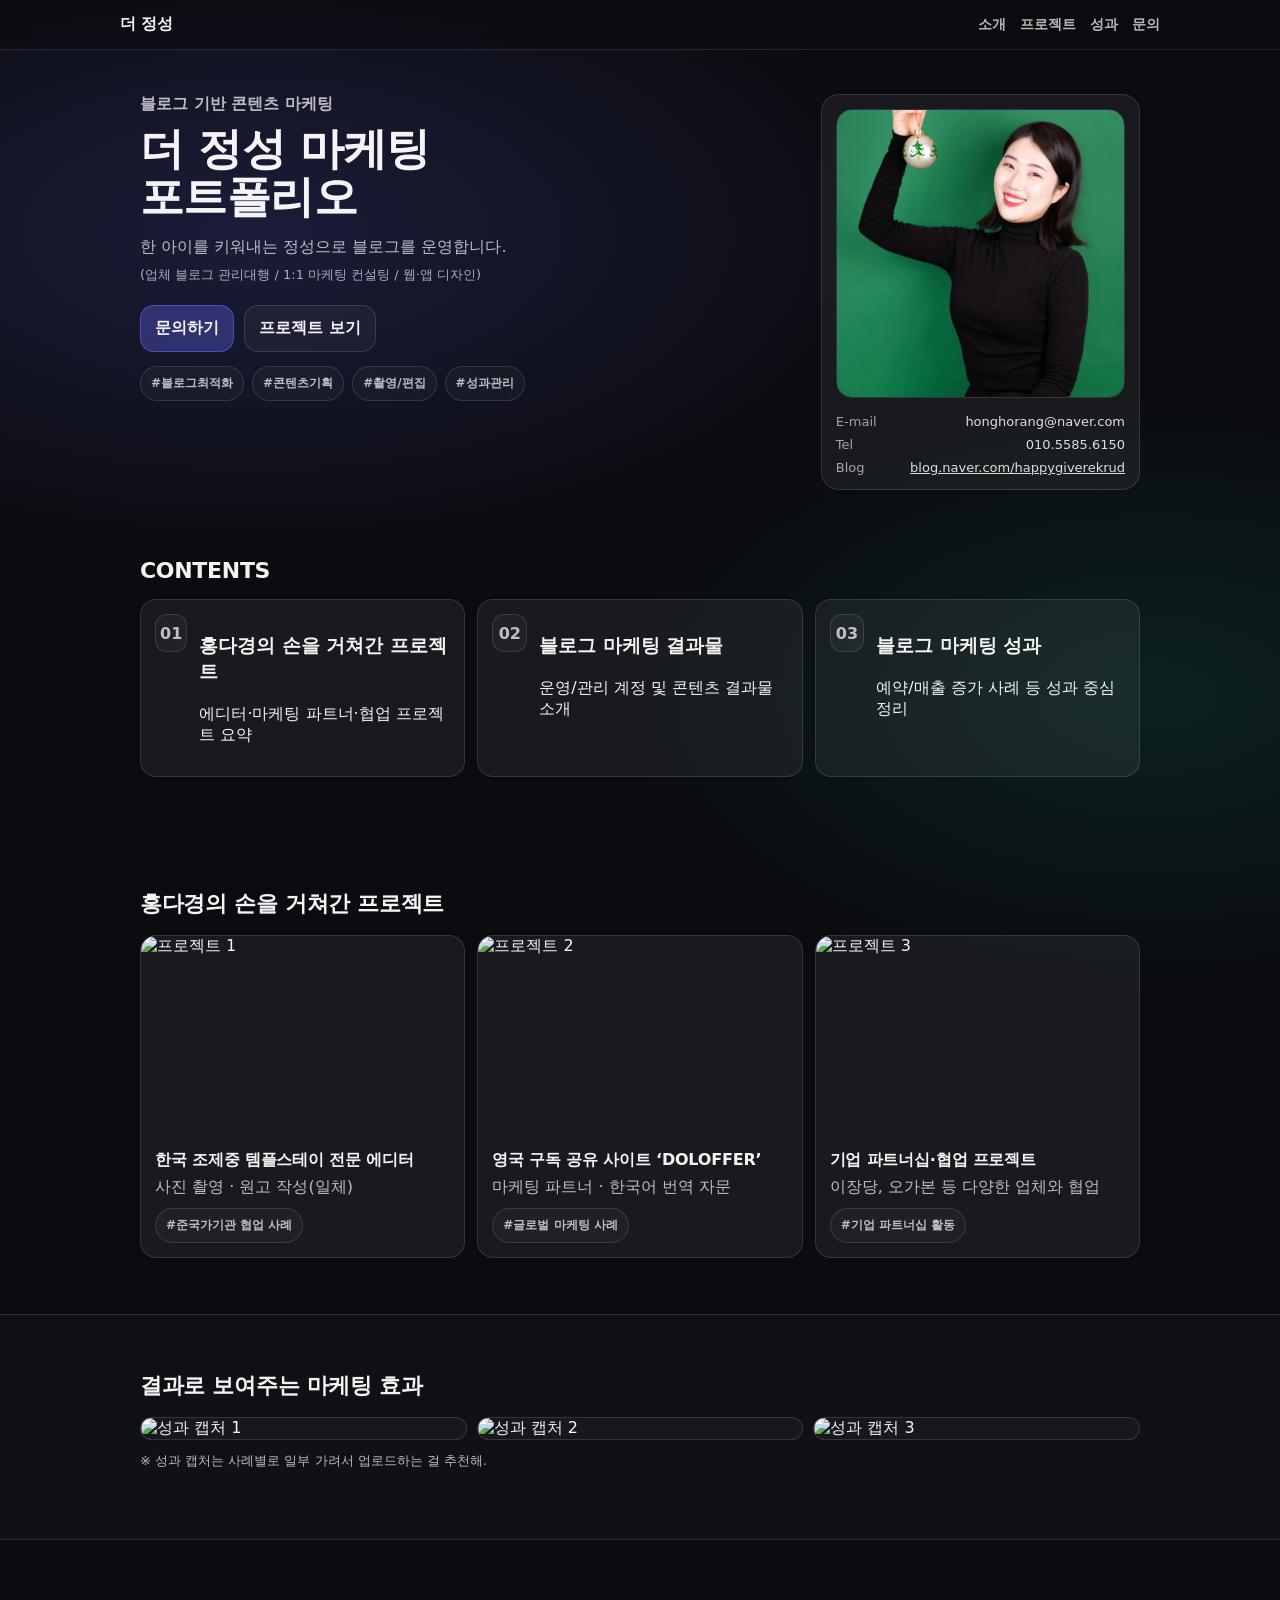
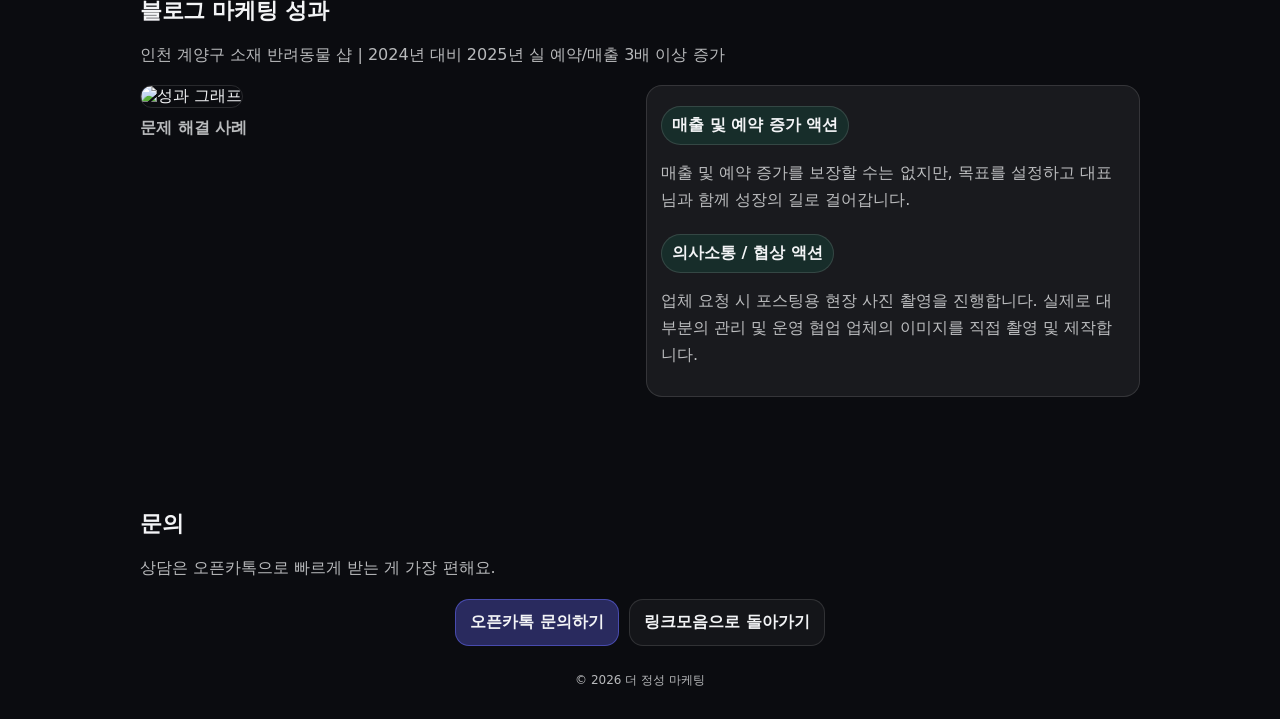
==== index.html @ 56470a69 "Rename portfolio.html to index.html" ====
<!doctype html>
<html lang="ko">

<head>
    <meta charset="utf-8" />
    <meta name="viewport" content="width=device-width, initial-scale=1" />
    <title>더 정성 마케팅 | 포트폴리오</title>
    <meta name="description" content="블로그 기반 콘텐츠 마케팅 포트폴리오" />
    <link rel="stylesheet" href="portfolio.css" />
</head>

<body>
    <header class="top">
        <div class="container top__inner">
            <a class="brand" href="index.html">더 정성</a>

            <nav class="nav">
                <a href="#about">소개</a>
                <a href="#projects">프로젝트</a>
                <a href="#results">성과</a>
                <a href="#contact">문의</a>
            </nav>
        </div>
    </header>

    <!-- HERO -->
    <section class="hero" id="about">
        <div class="container hero__grid">
            <div class="hero__text">
                <p class="kicker">블로그 기반 콘텐츠 마케팅</p>
                <h1 class="title">더 정성 마케팅<br />포트폴리오</h1>
                <p class="desc">
                    한 아이를 키워내는 정성으로 블로그를 운영합니다.<br />
                    <span class="desc__sub">(업체 블로그 관리대행 / 1:1 마케팅 컨설팅 / 웹·앱 디자인)</span>
                </p>

                <div class="cta">
                    <a class="btn primary" href="https://open.kakao.com/o/XXXXXXX" target="_blank"
                        rel="noopener">문의하기</a>
                    <a class="btn" href="#projects">프로젝트 보기</a>
                </div>

                <ul class="chips">
                    <li>#블로그최적화</li>
                    <li>#콘텐츠기획</li>
                    <li>#촬영/편집</li>
                    <li>#성과관리</li>
                </ul>
            </div>

            <div class="hero__card">
                <!-- ✅ 여기 이미지는 너가 올린 실제 파일명으로 맞춰줘 -->
                <img class="profile" src="dakyoung.jpeg" alt="프로필" />
                <div class="hero__meta">
                    <div class="meta__row">
                        <span class="meta__k">E-mail</span>
                        <span class="meta__v">honghorang@naver.com</span>
                    </div>
                    <div class="meta__row">
                        <span class="meta__k">Tel</span>
                        <span class="meta__v">010.5585.6150</span>
                    </div>
                    <div class="meta__row">
                        <span class="meta__k">Blog</span>
                        <a class="meta__v link" href="https://blog.naver.com/happygiverekrud" target="_blank"
                            rel="noopener">
                            blog.naver.com/happygiverekrud
                        </a>
                    </div>
                </div>
            </div>
        </div>
    </section>

    <!-- CONTENTS -->
    <section class="section">
        <div class="container">
            <h2 class="h2">CONTENTS</h2>

            <div class="contents">
                <div class="contents__item">
                    <span class="num">01</span>
                    <div>
                        <h3>홍다경의 손을 거쳐간 프로젝트</h3>
                        <p>에디터·마케팅 파트너·협업 프로젝트 요약</p>
                    </div>
                </div>

                <div class="contents__item">
                    <span class="num">02</span>
                    <div>
                        <h3>블로그 마케팅 결과물</h3>
                        <p>운영/관리 계정 및 콘텐츠 결과물 소개</p>
                    </div>
                </div>

                <div class="contents__item">
                    <span class="num">03</span>
                    <div>
                        <h3>블로그 마케팅 성과</h3>
                        <p>예약/매출 증가 사례 등 성과 중심 정리</p>
                    </div>
                </div>
            </div>
        </div>
    </section>

    <!-- PROJECTS (3 cards like slide) -->
    <section class="section" id="projects">
        <div class="container">
            <h2 class="h2">홍다경의 손을 거쳐간 프로젝트</h2>

            <div class="grid3">
                <article class="card">
                    <!-- ✅ 여기도 이미지 파일 업로드 후 경로 맞추기 -->
                    <img class="card__img" src="assets/project-1.jpg" alt="프로젝트 1" />
                    <div class="card__body">
                        <h3 class="card__title">한국 조제중 템플스테이 전문 에디터</h3>
                        <p class="card__desc">사진 촬영 · 원고 작성(일체)</p>
                        <div class="tag">#준국가기관 협업 사례</div>
                    </div>
                </article>

                <article class="card">
                    <img class="card__img" src="assets/project-2.jpg" alt="프로젝트 2" />
                    <div class="card__body">
                        <h3 class="card__title">영국 구독 공유 사이트 ‘DOLOFFER’</h3>
                        <p class="card__desc">마케팅 파트너 · 한국어 번역 자문</p>
                        <div class="tag">#글로벌 마케팅 사례</div>
                    </div>
                </article>

                <article class="card">
                    <img class="card__img" src="assets/project-3.jpg" alt="프로젝트 3" />
                    <div class="card__body">
                        <h3 class="card__title">기업 파트너십·협업 프로젝트</h3>
                        <p class="card__desc">이장당, 오가본 등 다양한 업체와 협업</p>
                        <div class="tag">#기업 파트너십 활동</div>
                    </div>
                </article>
            </div>
        </div>
    </section>

    <!-- RESULTS -->
    <section class="section muted" id="results">
        <div class="container">
            <h2 class="h2">결과로 보여주는 마케팅 효과</h2>

            <div class="shots">
                <img src="assets/result-1.jpg" alt="성과 캡처 1" />
                <img src="assets/result-2.jpg" alt="성과 캡처 2" />
                <img src="assets/result-3.jpg" alt="성과 캡처 3" />
            </div>

            <p class="note">※ 성과 캡처는 사례별로 일부 가려서 업로드하는 걸 추천해.</p>
        </div>
    </section>

    <!-- CASE STUDY -->
    <section class="section" id="case">
        <div class="container">
            <h2 class="h2">블로그 마케팅 성과</h2>
            <p class="sub">인천 계양구 소재 반려동물 샵 | 2024년 대비 2025년 실 예약/매출 3배 이상 증가</p>

            <div class="case">
                <div class="case__left">
                    <img src="assets/case-chart.jpg" alt="성과 그래프" />
                    <div class="case__caption">문제 해결 사례</div>
                </div>

                <div class="case__right">
                    <div class="pill">매출 및 예약 증가 액션</div>
                    <p>
                        매출 및 예약 증가를 보장할 수는 없지만, 목표를 설정하고 대표님과 함께
                        성장의 길로 걸어갑니다.
                    </p>

                    <div class="pill">의사소통 / 협상 액션</div>
                    <p>
                        업체 요청 시 포스팅용 현장 사진 촬영을 진행합니다.
                        실제로 대부분의 관리 및 운영 협업 업체의 이미지를 직접 촬영 및 제작합니다.
                    </p>
                </div>
            </div>
        </div>
    </section>

    <!-- CONTACT -->
    <section class="section end" id="contact">
        <div class="container">
            <h2 class="h2">문의</h2>
            <p class="sub">상담은 오픈카톡으로 빠르게 받는 게 가장 편해요.</p>

            <div class="cta center">
                <a class="btn primary" href="https://open.kakao.com/o/XXXXXXX" target="_blank" rel="noopener">오픈카톡
                    문의하기</a>
                <a class="btn" href="index.html">링크모음으로 돌아가기</a>
            </div>

            <footer class="footer">
                <span>© <span id="y"></span> 더 정성 마케팅</span>
            </footer>
        </div>
    </section>

    <script>
        document.getElementById("y").textContent = new Date().getFullYear();
    </script>
</body>

</html>
---- portfolio.css ----
:root {
    --bg: #0b0c10;
    --bg2: rgba(255, 255, 255, 0.06);
    --text: #f3f4f6;
    --muted: rgba(243, 244, 246, 0.75);
    --stroke: rgba(255, 255, 255, 0.12);
    --accent: rgba(99, 102, 241, 0.35);
    --accentStroke: rgba(99, 102, 241, 0.55);
}

* {
    box-sizing: border-box;
}

html {
    scroll-behavior: smooth;
}

body {
    margin: 0;
    font-family: system-ui, -apple-system, "Apple SD Gothic Neo", "Noto Sans KR", sans-serif;
    color: var(--text);
    background:
        radial-gradient(1200px 600px at 20% 10%, rgba(99, 102, 241, 0.18), transparent 55%),
        radial-gradient(900px 500px at 90% 30%, rgba(16, 185, 129, 0.12), transparent 60%),
        var(--bg);
}

a {
    color: inherit;
}

.container {
    width: min(1040px, 100%);
    margin: 0 auto;
    padding: 0 20px;
}

/* top */
.top {
    position: sticky;
    top: 0;
    z-index: 50;
    backdrop-filter: blur(10px);
    background: rgba(11, 12, 16, 0.55);
    border-bottom: 1px solid var(--stroke);
}

.top__inner {
    display: flex;
    align-items: center;
    justify-content: space-between;
    padding: 14px 0;
}

.brand {
    text-decoration: none;
    font-weight: 800;
    letter-spacing: -0.2px;
}

.nav {
    display: flex;
    gap: 14px;
}

.nav a {
    text-decoration: none;
    color: var(--muted);
    font-weight: 600;
    font-size: 14px;
}

.nav a:hover {
    color: var(--text);
}

.hero {
    padding: 44px 0 12px;
}

.hero__grid {
    display: grid;
    grid-template-columns: 1.35fr 0.65fr;
    gap: 18px;
    align-items: stretch;
}

@media (max-width: 860px) {
    .hero__grid {
        grid-template-columns: 1fr;
    }
}

.kicker {
    color: var(--muted);
    font-weight: 700;
    margin: 0 0 10px;
}

.title {
    margin: 0 0 12px;
    font-size: clamp(28px, 4vw, 44px);
    letter-spacing: -0.6px;
    line-height: 1.1;
}

.desc {
    margin: 0;
    color: var(--muted);
    line-height: 1.6;
}

.desc__sub {
    display: inline-block;
    margin-top: 6px;
    font-size: 13px;
    opacity: 0.9;
}

.cta {
    display: flex;
    gap: 10px;
    margin-top: 18px;
    flex-wrap: wrap;
}

.cta.center {
    justify-content: center;
}

.btn {
    display: inline-flex;
    align-items: center;
    justify-content: center;
    padding: 12px 14px;
    border-radius: 14px;
    border: 1px solid var(--stroke);
    background: rgba(255, 255, 255, 0.04);
    text-decoration: none;
    font-weight: 700;
    transition: transform .08s ease, background .2s ease;
}

.btn:hover {
    transform: translateY(-1px);
    background: rgba(255, 255, 255, 0.08);
}

.btn.primary {
    background: var(--accent);
    border-color: var(--accentStroke);
}

.chips {
    list-style: none;
    padding: 0;
    margin: 14px 0 0;
    display: flex;
    flex-wrap: wrap;
    gap: 8px;
}

.chips li {
    padding: 8px 10px;
    border: 1px solid var(--stroke);
    border-radius: 999px;
    color: var(--muted);
    font-weight: 700;
    font-size: 12px;
    background: rgba(255, 255, 255, 0.03);
}

.hero__card {
    border: 1px solid var(--stroke);
    background: var(--bg2);
    border-radius: 18px;
    padding: 14px;
    backdrop-filter: blur(10px);
}

.profile {
    width: 100%;
    aspect-ratio: 1/1;
    object-fit: cover;
    border-radius: 16px;
    border: 1px solid var(--stroke);
}

.hero__meta {
    margin-top: 12px;
    display: grid;
    gap: 8px;
}

.meta__row {
    display: flex;
    justify-content: space-between;
    gap: 10px;
    color: var(--muted);
    font-size: 13px;
}

.meta__k {
    opacity: .85;
}

.meta__v {
    color: var(--text);
    opacity: .9;
    text-align: right;
}

.meta__v.link {
    color: var(--text);
    text-decoration: underline;
}

.section {
    padding: 56px 0;
}

.section.muted {
    background: rgba(255, 255, 255, 0.02);
    border-top: 1px solid var(--stroke);
    border-bottom: 1px solid var(--stroke);
}

.section.end {
    padding-bottom: 30px;
}

.h2 {
    margin: 0 0 16px;
    font-size: 22px;
    letter-spacing: -0.3px;
}

.sub {
    margin: 0 0 18px;
    color: var(--muted);
    line-height: 1.6;
}

.contents {
    display: grid;
    grid-template-columns: repeat(3, 1fr);
    gap: 12px;
}

@media (max-width: 860px) {
    .contents {
        grid-template-columns: 1fr;
    }
}

.contents__item {
    border: 1px solid var(--stroke);
    background: var(--bg2);
    border-radius: 16px;
    padding: 14px;
    display: flex;
    gap: 12px;
}

.num {
    width: 38px;
    height: 38px;
    display: grid;
    place-items: center;
    border-radius: 12px;
    border: 1px solid var(--stroke);
    background: rgba(255, 255, 255, 0.04);
    font-weight: 900;
    color: var(--muted);
}

.grid3 {
    display: grid;
    grid-template-columns: repeat(3, 1fr);
    gap: 12px;
}

@media (max-width: 980px) {
    .grid3 {
        grid-template-columns: 1fr;
    }
}

.card {
    border: 1px solid var(--stroke);
    background: var(--bg2);
    border-radius: 16px;
    overflow: hidden;
}

.card__img {
    width: 100%;
    height: 200px;
    object-fit: cover;
    display: block;
}

.card__body {
    padding: 14px;
}

.card__title {
    margin: 0 0 6px;
    font-size: 16px;
    letter-spacing: -0.2px;
}

.card__desc {
    margin: 0 0 10px;
    color: var(--muted);
}

.tag {
    display: inline-block;
    padding: 8px 10px;
    border-radius: 999px;
    border: 1px solid var(--stroke);
    background: rgba(255, 255, 255, 0.03);
    color: var(--muted);
    font-weight: 800;
    font-size: 12px;
}

.shots {
    display: grid;
    grid-template-columns: repeat(3, 1fr);
    gap: 10px;
}

@media (max-width: 860px) {
    .shots {
        grid-template-columns: 1fr;
    }
}

.shots img {
    width: 100%;
    border-radius: 14px;
    border: 1px solid var(--stroke);
    background: rgba(255, 255, 255, 0.03);
}

.note {
    margin-top: 12px;
    color: var(--muted);
    font-size: 13px;
}

.case {
    display: grid;
    grid-template-columns: 1fr 1fr;
    gap: 12px;
    align-items: start;
}

@media (max-width: 860px) {
    .case {
        grid-template-columns: 1fr;
    }
}

.case__left img {
    width: 100%;
    border-radius: 16px;
    border: 1px solid var(--stroke);
}

.case__caption {
    margin-top: 10px;
    color: var(--muted);
    font-weight: 800;
}

.case__right {
    border: 1px solid var(--stroke);
    background: var(--bg2);
    border-radius: 16px;
    padding: 14px;
}

.pill {
    display: inline-block;
    padding: 8px 10px;
    border-radius: 999px;
    border: 1px solid var(--stroke);
    background: rgba(16, 185, 129, 0.12);
    font-weight: 900;
    margin: 6px 0;
}

.case__right p {
    margin: 8px 0 14px;
    color: var(--muted);
    line-height: 1.7;
}

.footer {
    margin-top: 26px;
    text-align: center;
    color: var(--muted);
    font-size: 12px;
}
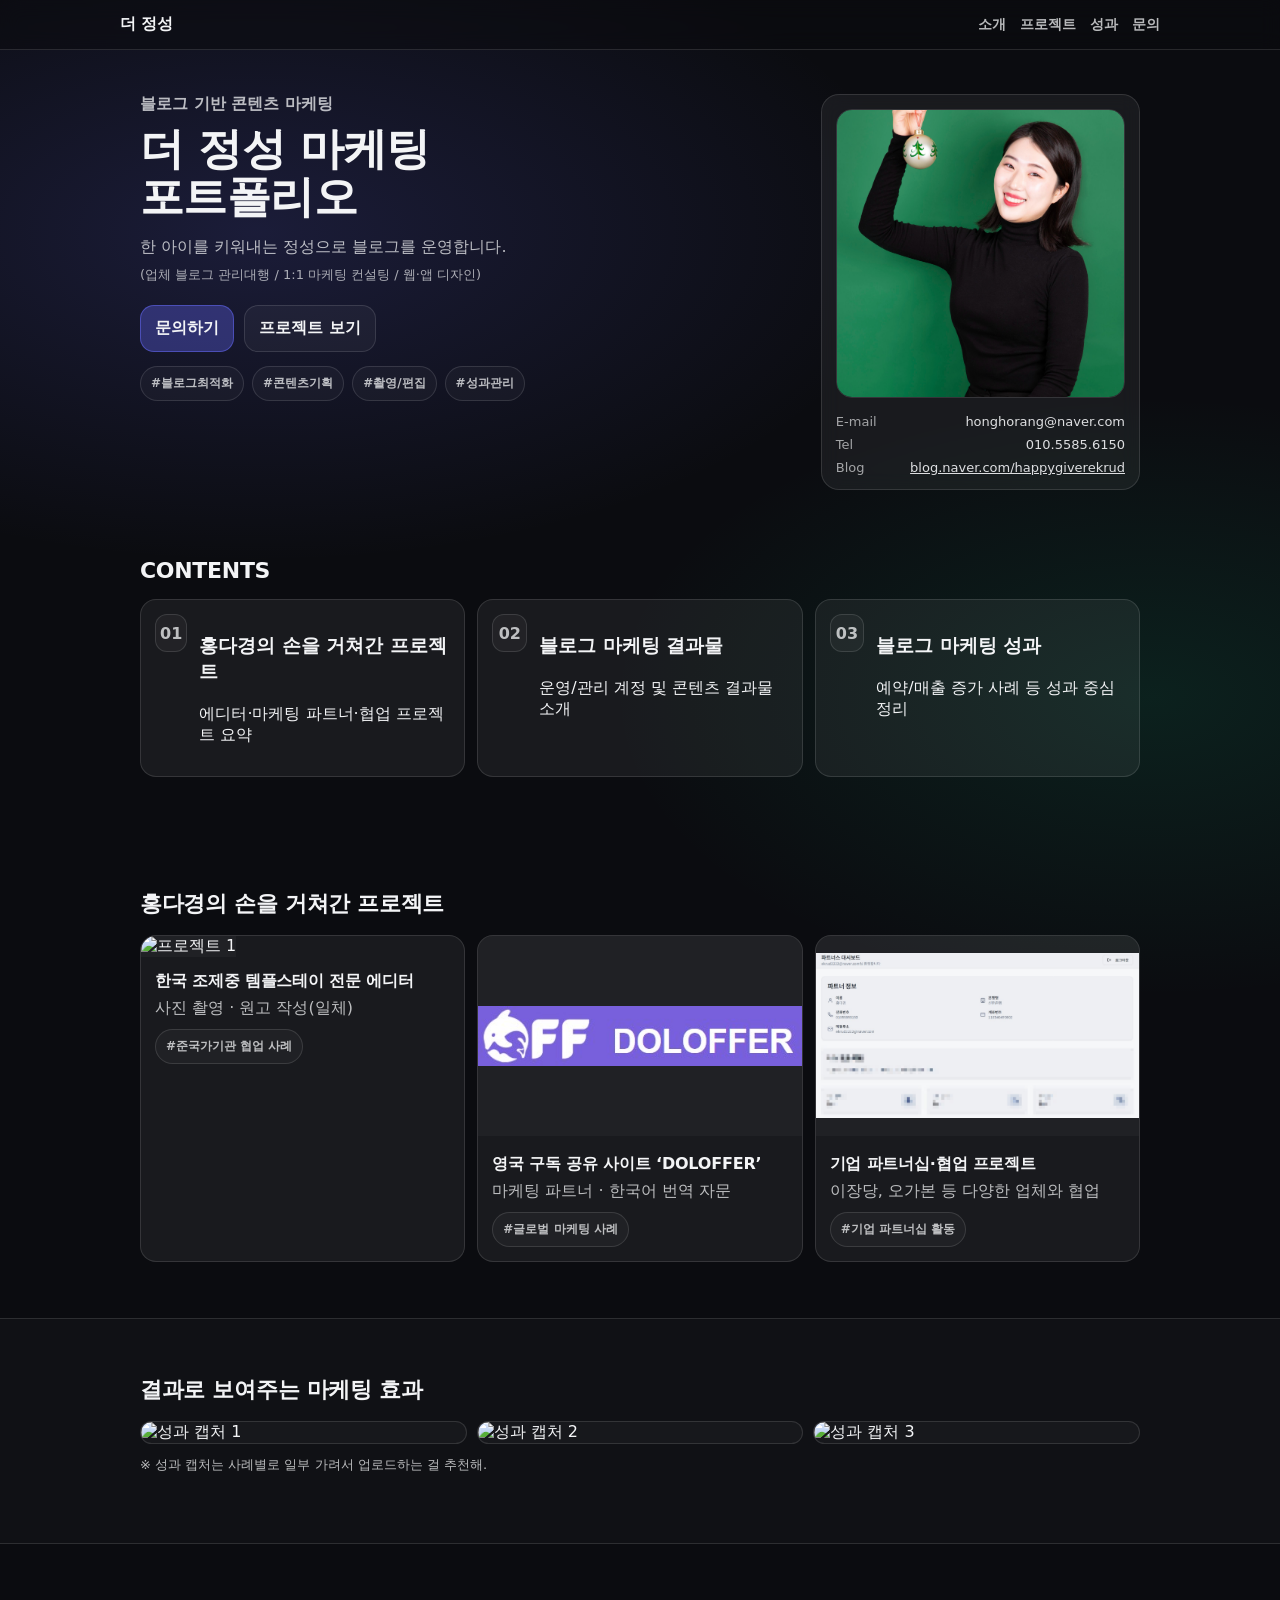
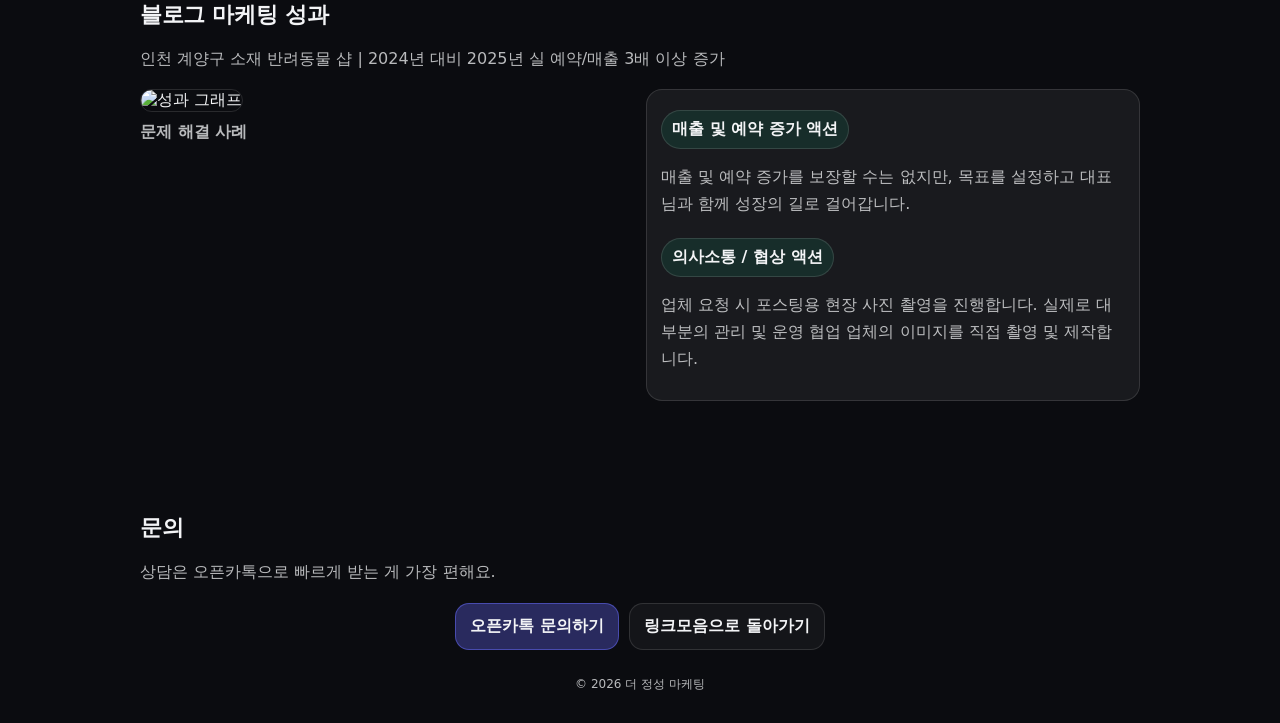
==== commit 9d0c014c: "Update index.html" ====
--- a/index.html
+++ b/index.html
@@ -113,7 +113,7 @@
             <div class="grid3">
                 <article class="card">
                     <!-- ✅ 여기도 이미지 파일 업로드 후 경로 맞추기 -->
-                    <img class="card__img" src="assets/project-1.jpg" alt="프로젝트 1" />
+                    <img class="card__img" src="project1.jpeg" alt="프로젝트 1" />
                     <div class="card__body">
                         <h3 class="card__title">한국 조제중 템플스테이 전문 에디터</h3>
                         <p class="card__desc">사진 촬영 · 원고 작성(일체)</p>
@@ -122,7 +122,7 @@
                 </article>
 
                 <article class="card">
-                    <img class="card__img" src="assets/project-2.jpg" alt="프로젝트 2" />
+                    <img class="card__img" src="project2.jpeg" alt="프로젝트 2" />
                     <div class="card__body">
                         <h3 class="card__title">영국 구독 공유 사이트 ‘DOLOFFER’</h3>
                         <p class="card__desc">마케팅 파트너 · 한국어 번역 자문</p>
@@ -131,7 +131,7 @@
                 </article>
 
                 <article class="card">
-                    <img class="card__img" src="assets/project-3.jpg" alt="프로젝트 3" />
+                    <img class="card__img" src="project3.jpeg" alt="프로젝트 3" />
                     <div class="card__body">
                         <h3 class="card__title">기업 파트너십·협업 프로젝트</h3>
                         <p class="card__desc">이장당, 오가본 등 다양한 업체와 협업</p>
@@ -148,9 +148,9 @@
             <h2 class="h2">결과로 보여주는 마케팅 효과</h2>
 
             <div class="shots">
-                <img src="assets/result-1.jpg" alt="성과 캡처 1" />
-                <img src="assets/result-2.jpg" alt="성과 캡처 2" />
-                <img src="assets/result-3.jpg" alt="성과 캡처 3" />
+                <img src="performance1.png" alt="성과 캡처 1" />
+                <img src="performance2.png" alt="성과 캡처 2" />
+                <img src="performance3.png" alt="성과 캡처 3" />
             </div>
 
             <p class="note">※ 성과 캡처는 사례별로 일부 가려서 업로드하는 걸 추천해.</p>
@@ -195,7 +195,7 @@
             <div class="cta center">
                 <a class="btn primary" href="https://open.kakao.com/o/XXXXXXX" target="_blank" rel="noopener">오픈카톡
                     문의하기</a>
-                <a class="btn" href="index.html">링크모음으로 돌아가기</a>
+                <a class="btn" href="https://yonguih17.github.io/jeongseong-links/">링크모음으로 돌아가기</a>
             </div>
 
             <footer class="footer">
--- a/portfolio.css
+++ b/portfolio.css
@@ -297,8 +297,8 @@
 .card__img {
     width: 100%;
     height: 200px;
-    object-fit: cover;
-    display: block;
+    object-fit: contain;
+    background: rgba(255,255,255,0.03);
 }
 
 .card__body {
@@ -405,4 +405,4 @@
     text-align: center;
     color: var(--muted);
     font-size: 12px;
-}+}
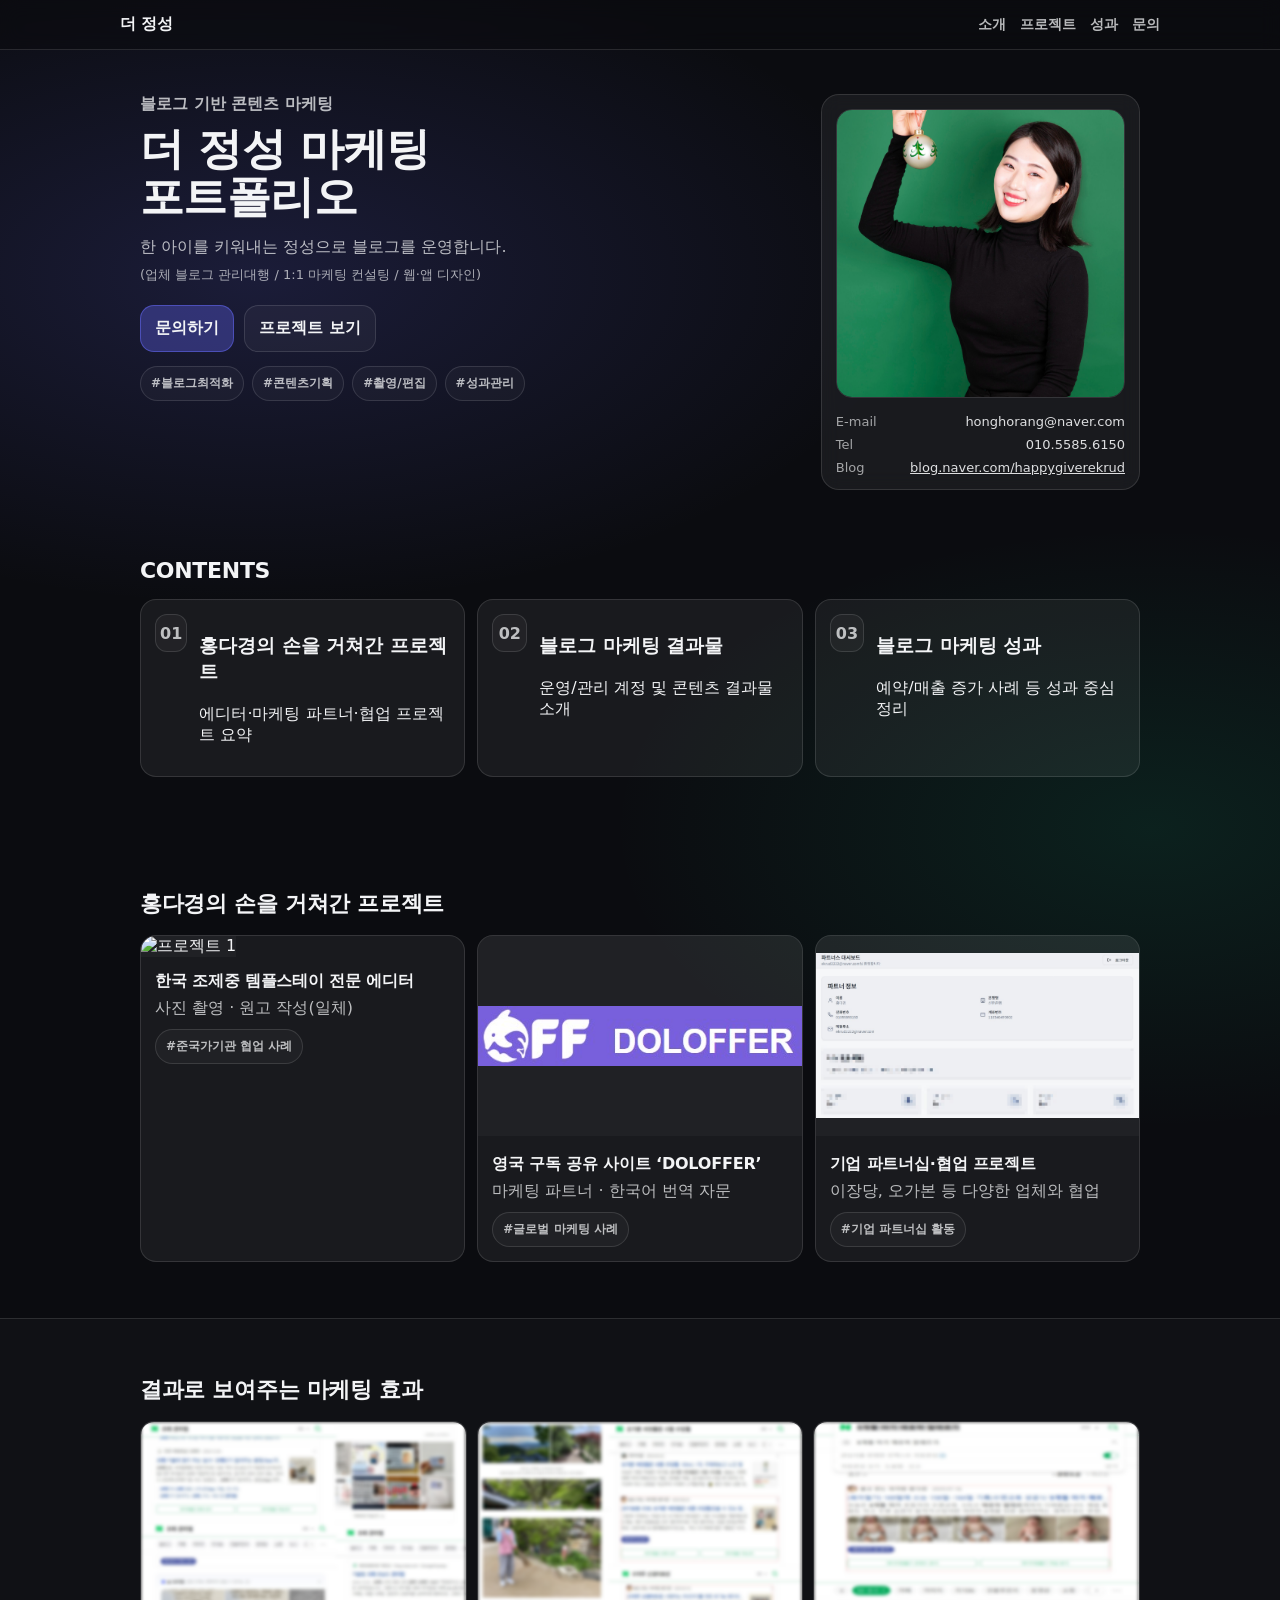
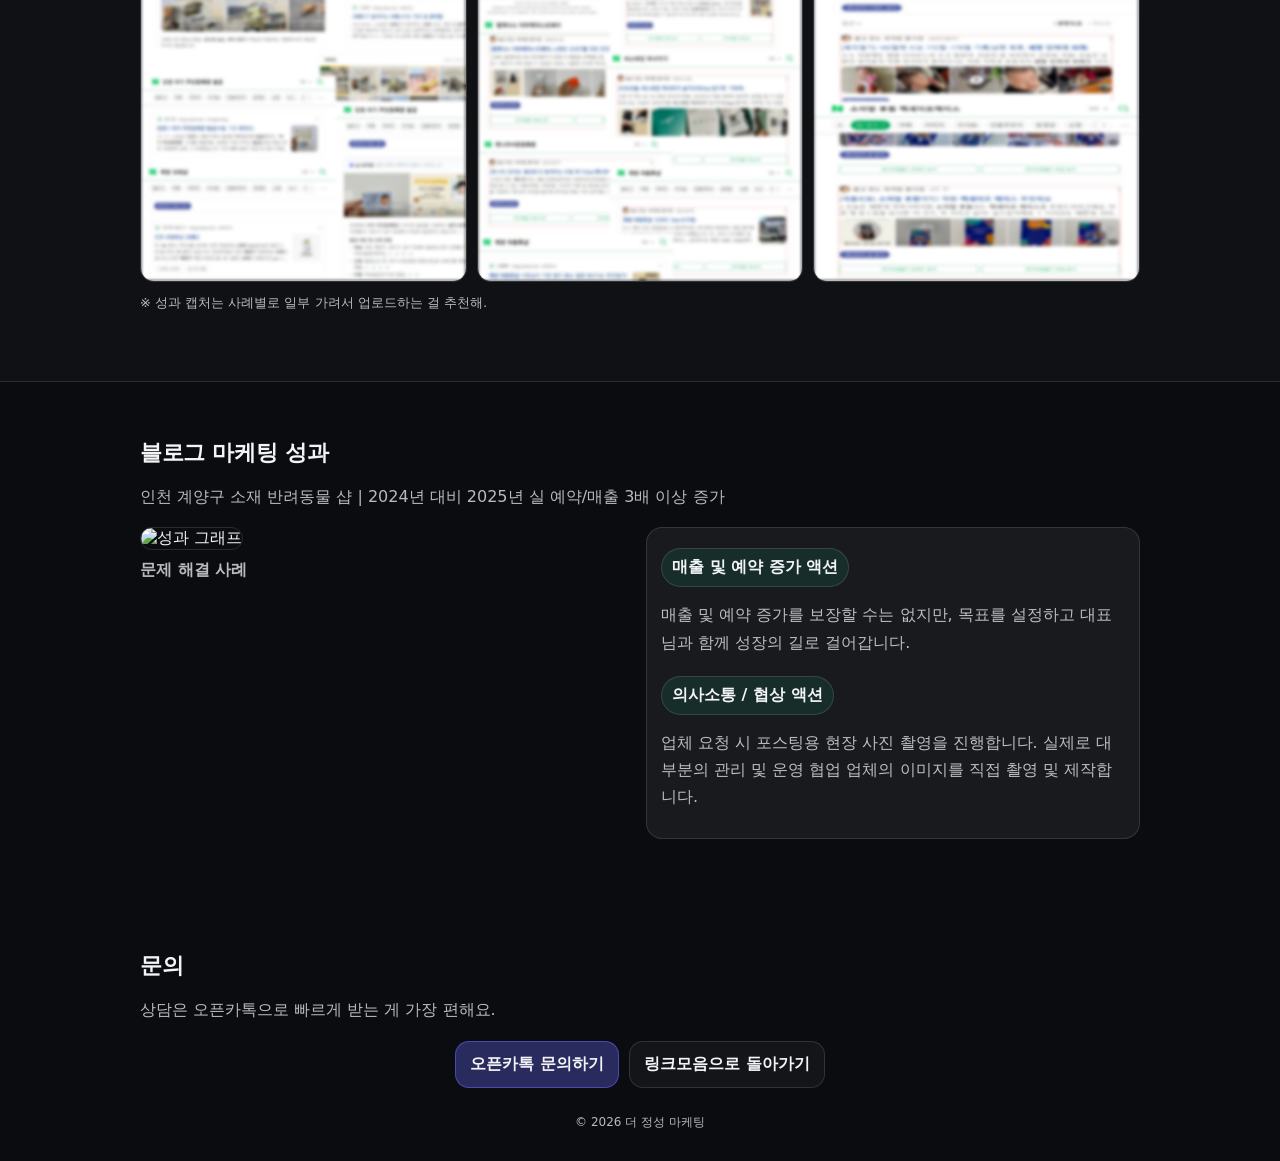
==== commit 7202e8af: "Update index.html" ====
--- a/index.html
+++ b/index.html
@@ -193,7 +193,7 @@
             <p class="sub">상담은 오픈카톡으로 빠르게 받는 게 가장 편해요.</p>
 
             <div class="cta center">
-                <a class="btn primary" href="https://open.kakao.com/o/XXXXXXX" target="_blank" rel="noopener">오픈카톡
+                <a class="btn primary" href="https://open.kakao.com/o/sQbk2i0h" target="_blank" rel="noopener">오픈카톡
                     문의하기</a>
                 <a class="btn" href="https://yonguih17.github.io/jeongseong-links/">링크모음으로 돌아가기</a>
             </div>
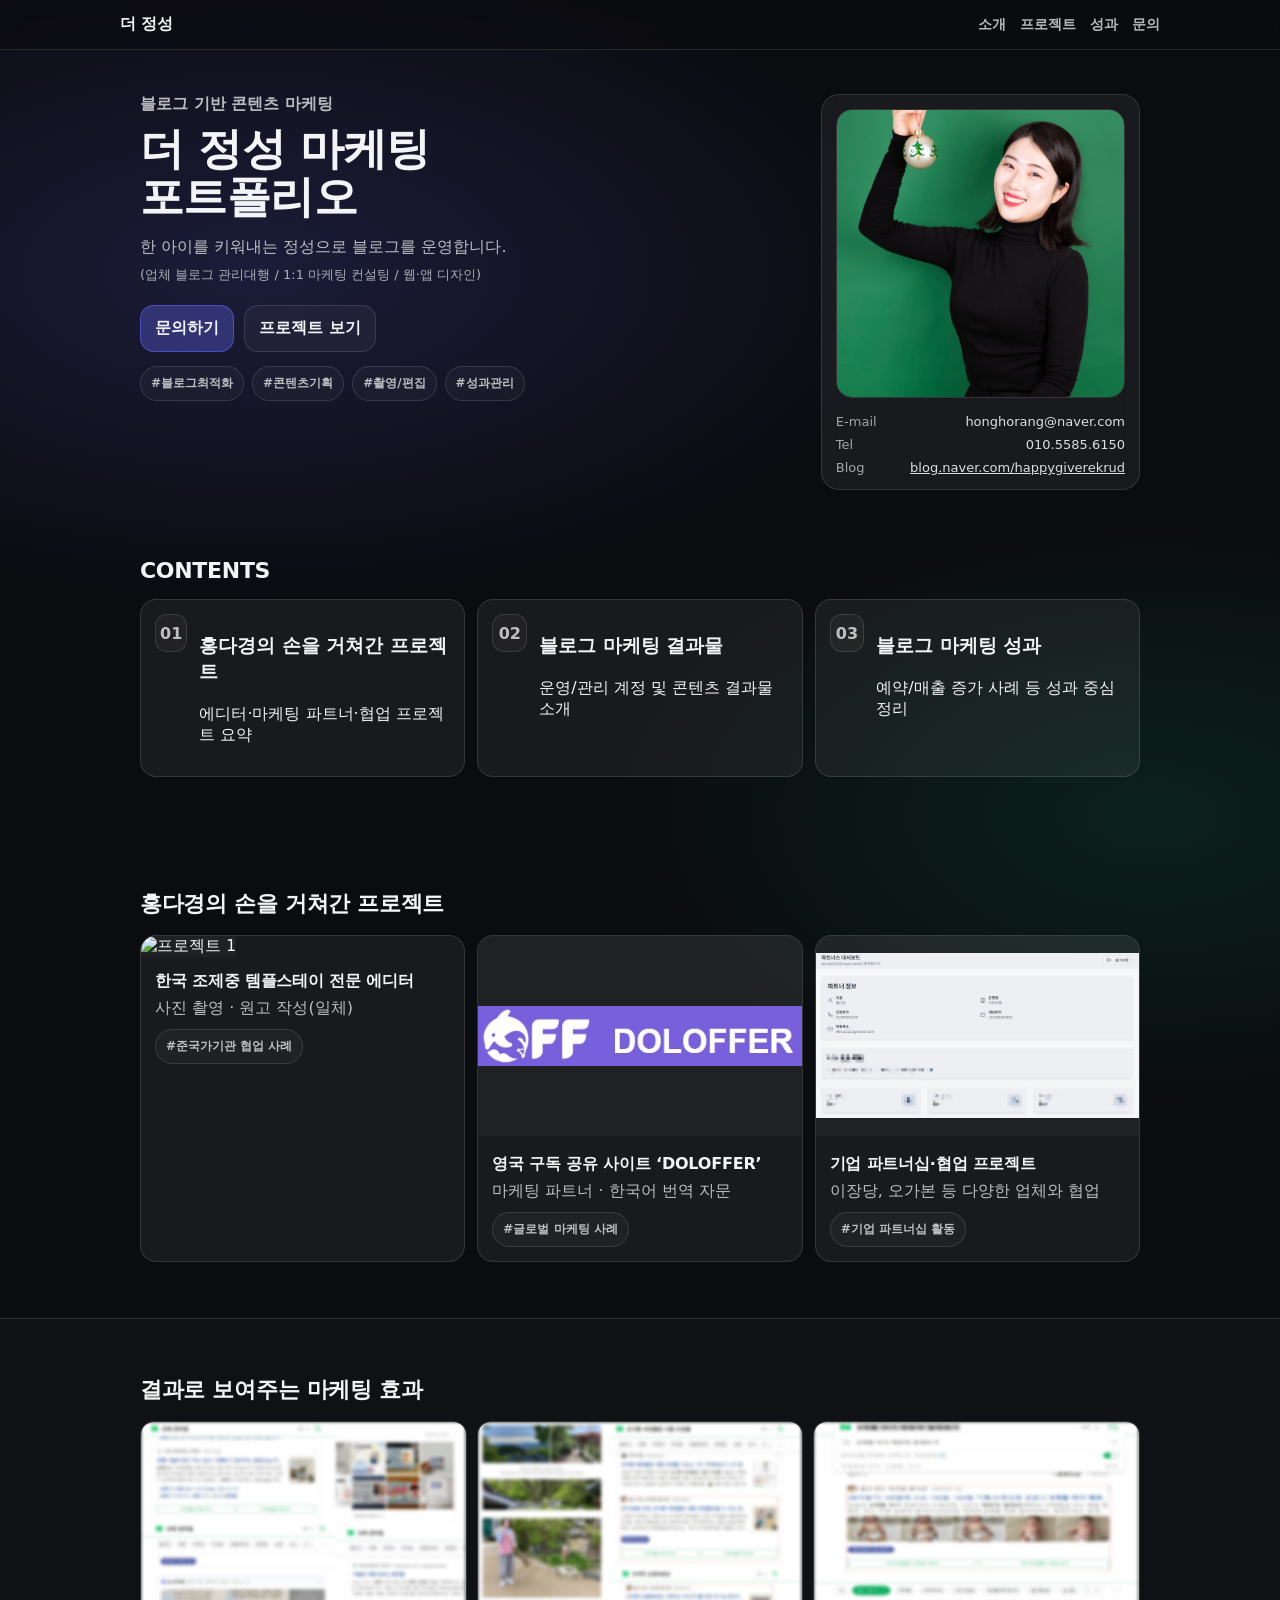
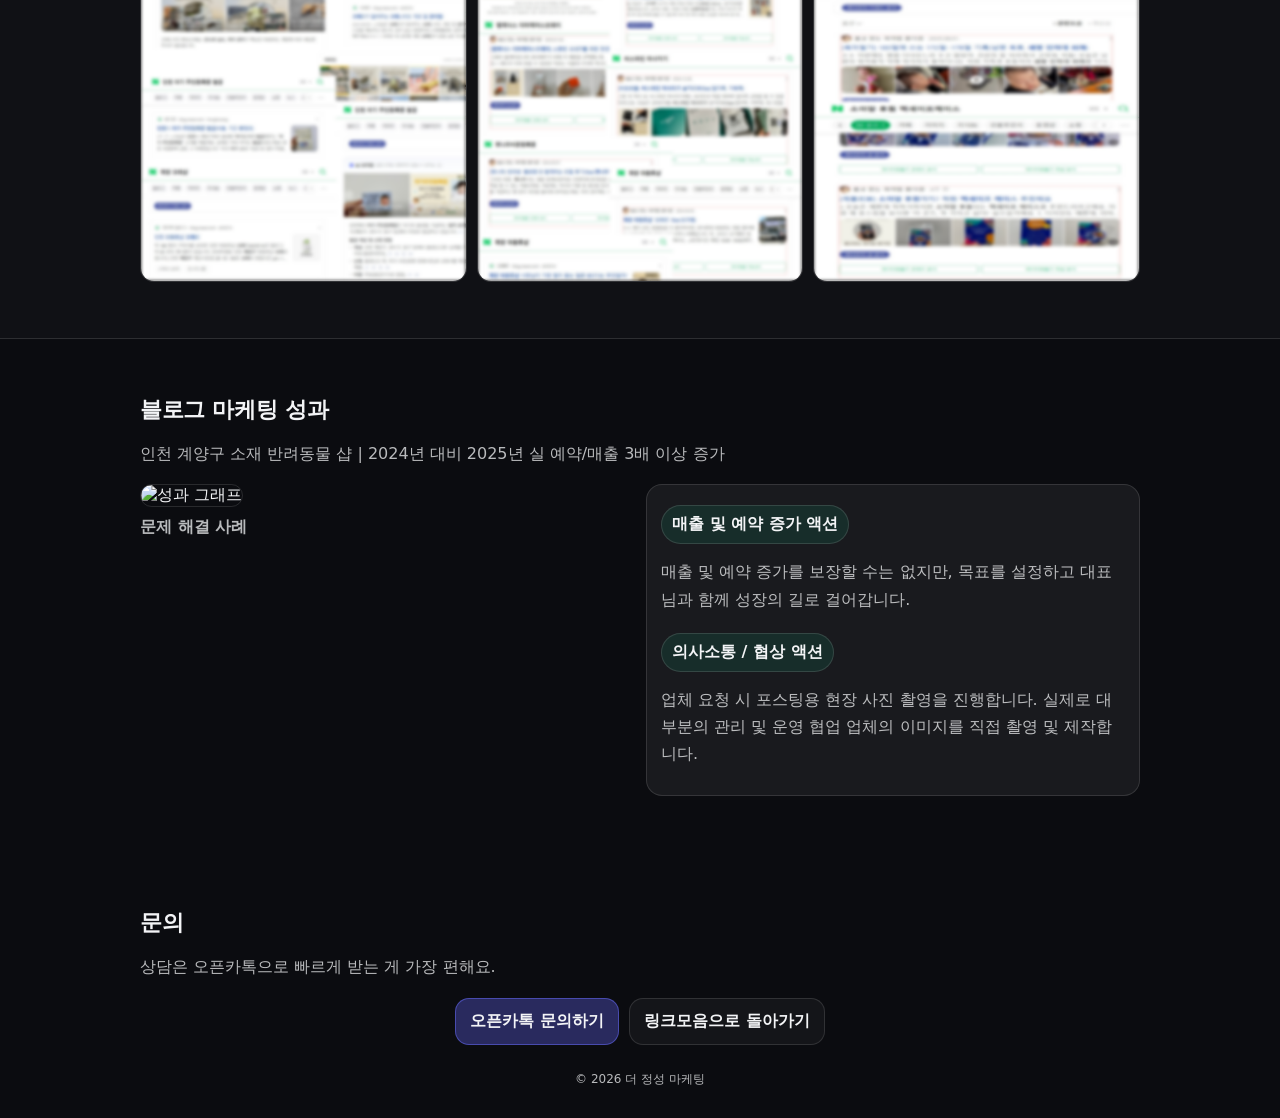
==== commit c96c53d8: "Update index.html" ====
--- a/index.html
+++ b/index.html
@@ -153,7 +153,6 @@
                 <img src="performance3.png" alt="성과 캡처 3" />
             </div>
 
-            <p class="note">※ 성과 캡처는 사례별로 일부 가려서 업로드하는 걸 추천해.</p>
         </div>
     </section>
 
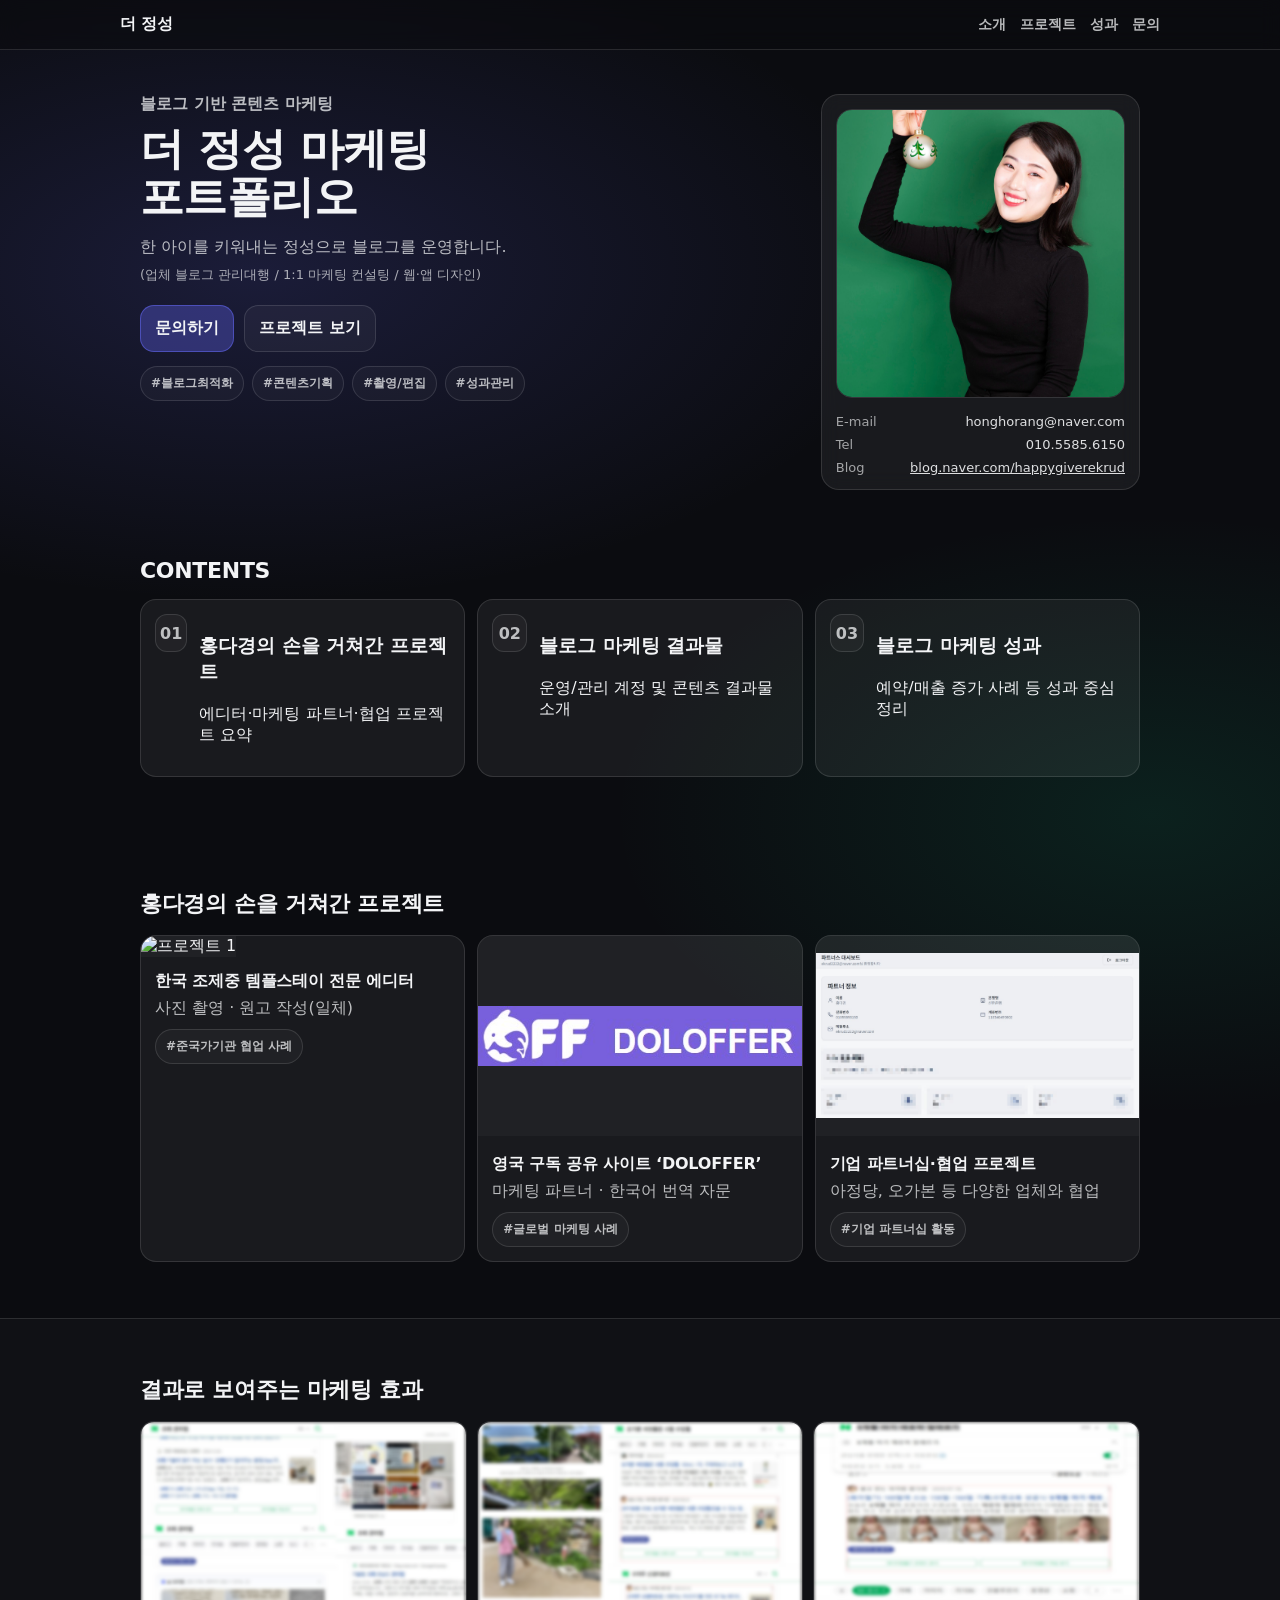
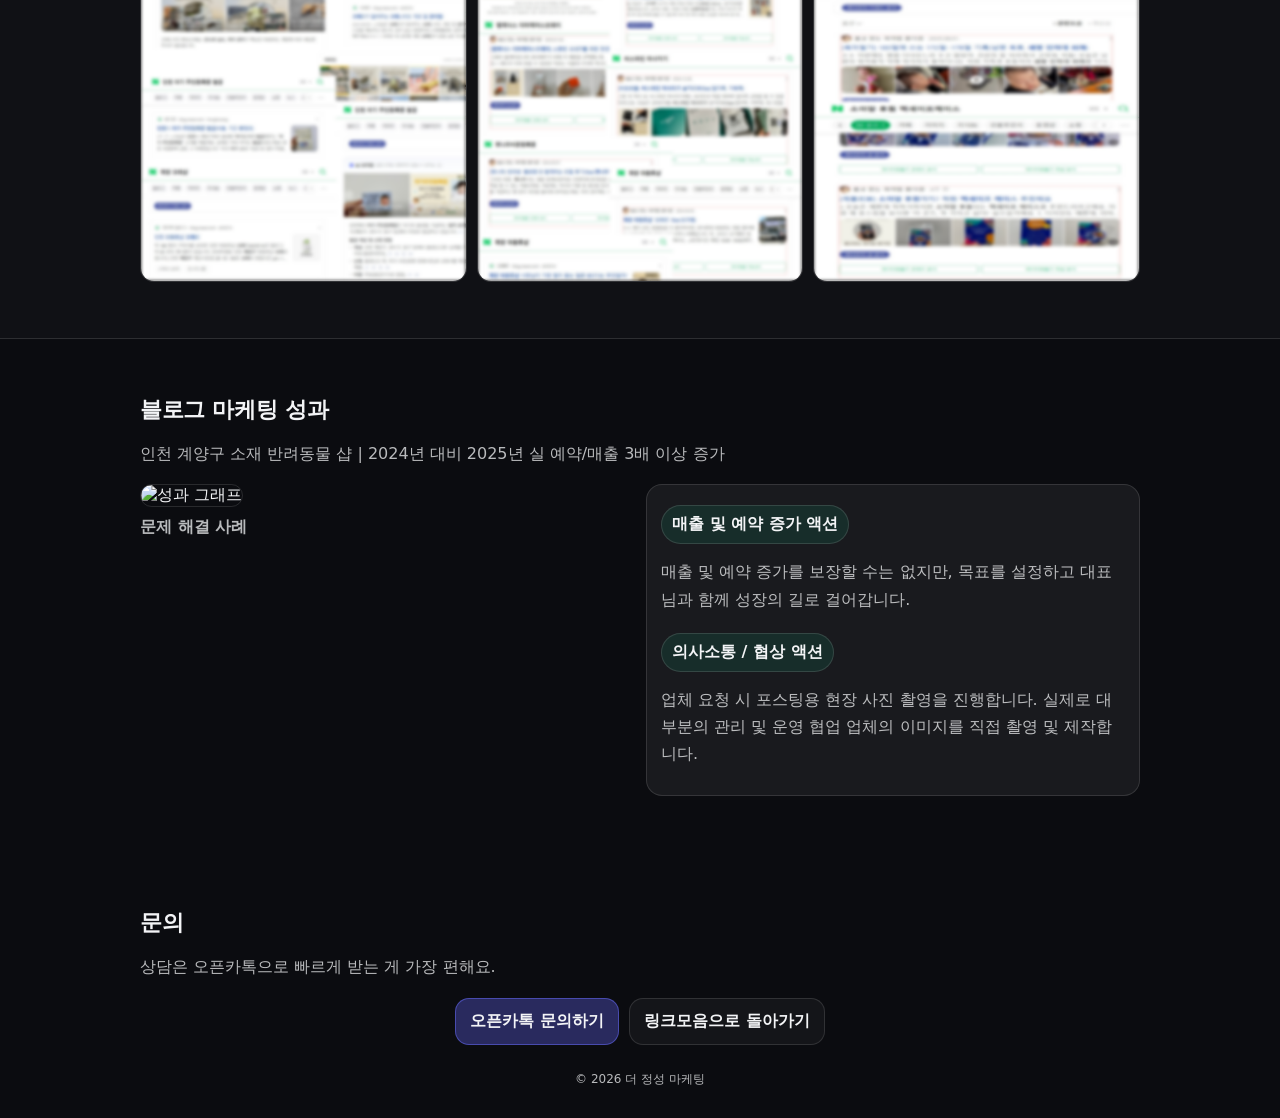
==== commit 7af19a6d: "Update index.html" ====
--- a/index.html
+++ b/index.html
@@ -17,7 +17,7 @@
             <nav class="nav">
                 <a href="#about">소개</a>
                 <a href="#projects">프로젝트</a>
-                <a href="#results">성과</a>
+                <a href="#case">성과</a>
                 <a href="#contact">문의</a>
             </nav>
         </div>
@@ -35,7 +35,7 @@
                 </p>
 
                 <div class="cta">
-                    <a class="btn primary" href="https://open.kakao.com/o/XXXXXXX" target="_blank"
+                    <a class="btn primary" href="https://open.kakao.com/o/sQbk2i0h" target="_blank"
                         rel="noopener">문의하기</a>
                     <a class="btn" href="#projects">프로젝트 보기</a>
                 </div>
@@ -134,7 +134,7 @@
                     <img class="card__img" src="project3.jpeg" alt="프로젝트 3" />
                     <div class="card__body">
                         <h3 class="card__title">기업 파트너십·협업 프로젝트</h3>
-                        <p class="card__desc">이장당, 오가본 등 다양한 업체와 협업</p>
+                        <p class="card__desc">아정당, 오가본 등 다양한 업체와 협업</p>
                         <div class="tag">#기업 파트너십 활동</div>
                     </div>
                 </article>
--- a/portfolio.css
+++ b/portfolio.css
@@ -36,6 +36,14 @@
     padding: 0 20px;
 }
 
+:root{
+    --header-h: 64px; /* 헤더 높이 (대략). 필요하면 70~84로 조정 */
+}
+
+section[id]{
+    scroll-margin-top: calc(var(--header-h) + 16px);
+}
+
 /* top */
 .top {
     position: sticky;
